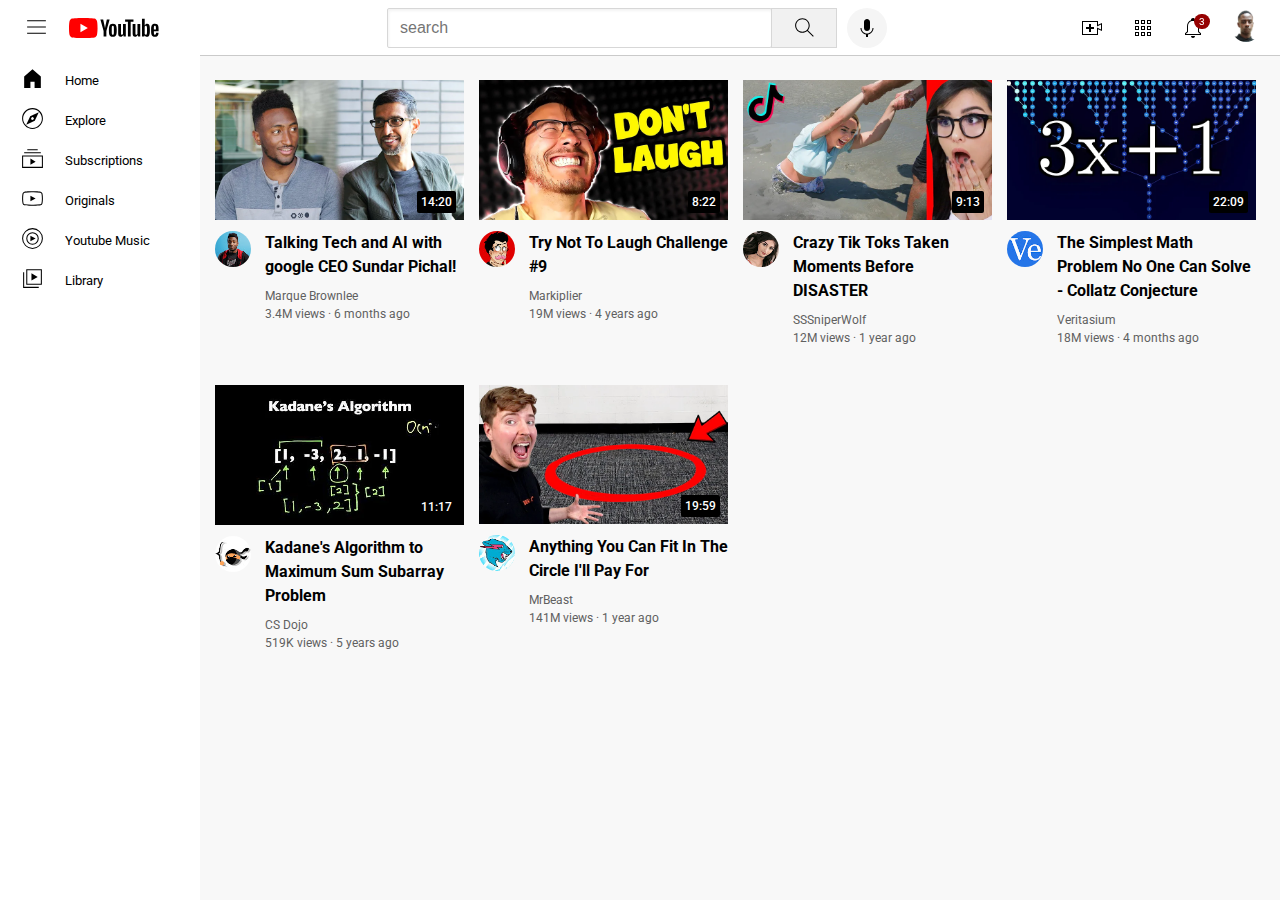
==== youtube.html @ c66d8ca2 "youtube project with HTML and CSS" ====
<!DOCTYPE html>
<html>
  <head>
    <title>YouTube.com clone</title>
    <link rel="preconnect" href="https://fonts.googleapis.com">
    <link rel="preconnect" href="https://fonts.gstatic.com" crossorigin>
    <link href="https://fonts.googleapis.com/css2?family=Roboto:wght@400;500;700&display=swap" rel="stylesheet">
    <link rel="stylesheet" href="styles/header.css">
    <link rel="stylesheet" href="styles/video.css">
    <link rel="stylesheet" href="styles/general.css">
    <link rel="stylesheet" href="styles/sidebar.css">
  </head>
  <body>
    <!-- Header -->
    <header class="header">
      <div class="left-section">
        <img class="hamburger-menu" src="icons/hamburger-menu.svg" alt="">
        <img class="youtube-logo" src="icons/youtube-logo.svg" alt="">
      </div>
      <div class="middle-section">
        <input type="text" name="" class="search-bar" placeholder="search">
        <button class="search-button">
          <img class="search-icon" src="icons/search.svg" alt="">
          <div class="tooltip">Search</div>
        </button>
        <!-- Put position absolute inside position relative-->
        <button class="voice-search-button">
          <img class="voice-search-icon" src="icons/voice-search-icon.svg" alt="">
          <div class="tooltip">Search with your voice</div>
        </button>
      </div>
      <div class="right-section">
        <div class="upload-icon-container">
          <img class="upload-icon" src="icons/upload.svg" alt="">
          <div class="tooltip">Create</div>
        </div>
        <div class="youtube-app-container">
          <img class="youtube-app-icon" src="icons/youtube-apps.svg" alt="">
          <div class="tooltip">Youtube Apps</div>
        </div>        
        <div class="notifications-icon-container">
          <img class="notification-icon" src="icons/notifications.svg" alt="">
          <div class="notifications-count">3</div>
          <div class="tooltip">Notifications</div>
        </div>
        <div class="current-user-container">
          <img class="current-user-picture" src="thumbnails/eliud.png" alt="">
        </div>        
      </div>    
    </header> 
    <!-- Sidebar -->
    <nav class="sidebar">
      <div class="sidebar-link">
        <img src="icons/home.svg" alt="">
        <div>Home</div>
      </div>
      <div class="sidebar-link">
        <img src="icons/explore.svg" alt="">
        <div>Explore</div>
      </div>
      <div class="sidebar-link">
        <img src="icons/subscriptions.svg" alt="">
        <div>Subscriptions</div>

      </div>
      <div class="sidebar-link">
        <img src="icons/originals.svg" alt="">
        <div>Originals</div>

      </div>
      <div class="sidebar-link">
        <img src="icons/youtube-music.svg" alt="">
        <div>Youtube Music</div>

      </div>
      <div class="sidebar-link">
        <img src="icons/library.svg" alt="">
        <div>Library</div>
      </div>
    </nav>
    <!-- Video Grids -->
    <main>
      <section class="video-grid">
        <div class="video-preview">
          <div class="thumbnail-row">
            <a href="https://www.youtube.com/watch?v=n2RNcPRtAiY">
            <img class="thumbnail" src="thumbnails/thumbnail-1.webp" alt="">
            </a>
            <div class="video-time">14:20</div>
          </div>
          <div class="video-info-grid">
            <div class="channel-picture">
              <a href="https://www.youtube.com/c/mkbhd">
                <img class="profile-picture" src="channel-pictures/channel-1.jpeg" alt="">
              </a> 
              <div class="tooltip">
                <div class="channel-profile">
                  <img class="profile-picture-tooltip" src="channel-pictures/channel-1.jpeg" alt="">
                </div>             
                <div class="video-tooltip-details">
                  <div class="video-tooltip-author">
                    <p>Marques Brownlee</p>
                  </div>
                  <div class="subscribers">
                    <p class="channel-subscribers">15M subscribers</p>
                  </div>
                </div>
              </div>                      
            </div>
            <div class="video-info">
              <p class="video-title">
                <a href="https://www.youtube.com/watch?v=n2RNcPRtAiY">Talking Tech and AI with google CEO Sundar Pichal!</a></p>   
              <p class="video-author">
                <a href="https://www.youtube.com/c/mkbhd">Marque Brownlee</a></p>
              <p class="video-stats">3.4M views &#183 6 months ago</p>
            </div>      
           </div>
        </div>    
        <div class="video-preview">
          <div class="thumbnail-row">
            <a href="https://www.youtube.com/watch?v=mP0RAo9SKZk">
              <img class="thumbnail" src="thumbnails/thumbnail-2.webp" alt="">
            </a>          
            <div class="video-time">8:22</div>
          </div>
          <div class="video-info-grid">
            <div class="channel-picture">
              <a href="https://www.youtube.com/watch?v=mP0RAo9SKZk">
               <img class="profile-picture" src="channel-pictures/channel-2.jpeg" alt="">
              </a>
              <div class="tooltip">
                <div class="channel-profile">
                  <img class="profile-picture-tooltip" src="channel-pictures/channel-2.jpeg" alt="">
                </div>             
                <div class="video-tooltip-details">
                  <div class="video-tooltip-author">
                    <p>Markiplier</p>
                  </div>
                  <div class="subscribers">
                    <p class="channel-subscribers">35.5M subscribers</p>
                  </div>
                </div>
              </div> 
            </div>
            <div class="video-info">
              <p class="video-title"><a href="https://www.youtube.com/watch?v=mP0RAo9SKZk">Try Not To Laugh Challenge #9</a></p>   
              <p class="video-author">
                <a href="https://www.youtube.com/c/markiplier">Markiplier</a>
              </p>
              <p class="video-stats">19M views &#183 4 years ago</p>
            </div>  
          </div>
        </div>
        <div class="video-preview">
          <div class="thumbnail-row">
            <a href="https://www.youtube.com/watch?v=FgjPQQeTh1w">
              <img class="thumbnail" src="thumbnails/thumbnail-3.webp" alt="">
            </a>          
            <div class="video-time">9:13</div>
          </div>
          <div class="video-info-grid">
            <div class="channel-picture">
              <a href="https://www.youtube.com/user/SSSniperWolf">
                <img class="profile-picture" src="channel-pictures/channel-3.jpeg" alt="">
              </a> 
              <div class="tooltip">
                <div class="channel-profile">
                  <img class="profile-picture-tooltip" src="channel-pictures/channel-3.jpeg" alt="">
                </div>             
                <div class="video-tooltip-details">
                  <div class="video-tooltip-author">
                    <p>SSSniperWolf</p>
                  </div>
                  <div class="subscribers">
                    <p class="channel-subscribers">34.1M subscribers</p>
                  </div>
                </div>
              </div>            
            </div>
            <div class="video-info">
              <p class="video-title">
                <a href="https://www.youtube.com/watch?v=FgjPQQeTh1w">Crazy Tik Toks Taken Moments Before DISASTER</a>
              </p>   
              <p class="video-author">
                <a href="https://www.youtube.com/user/SSSniperWolf">SSSniperWolf</a>
              </p>
              <p class="video-stats">12M views &#183 1 year ago</p>
            </div>      
           </div>
        </div>    
        <div class="video-preview">
          <div class="thumbnail-row">
            <a href="https://www.youtube.com/watch?v=094y1Z2wpJg">
              <img class="thumbnail" src="thumbnails/thumbnail-4.webp" alt="">
            </a>          
            <div class="video-time">22:09</div>
          </div>
          <div class="video-info-grid">
            <div class="channel-picture">
              <a href="https://www.youtube.com/@veritasium">
                <img class="profile-picture" src="channel-pictures/channel-4.jpeg" alt="">
              </a>   
              <div class="tooltip">
                <div class="channel-profile">
                  <img class="profile-picture-tooltip" src="channel-pictures/channel-4.jpeg" alt="">
                </div>             
                <div class="video-tooltip-details">
                  <div class="video-tooltip-author">
                    <p>Veritasium</p>
                  </div>
                  <div class="subscribers">
                    <p class="channel-subscribers">14.1M subscribers</p>
                  </div>
                </div>
              </div>         
            </div>
            <div class="video-info">
              <p class="video-title">
                <a href="https://www.youtube.com/watch?v=094y1Z2wpJg">The Simplest Math Problem No One Can Solve - Collatz Conjecture</a>
              </p>   
              <p class="video-author">
                <a href="https://www.youtube.com/@veritasium">Veritasium</a>
              </p>
              <p class="video-stats">18M views &#183 4 months ago</p>
            </div>  
          </div>
        </div>
        <div class="video-preview">
          <div class="thumbnail-row">
            <a href="https://www.youtube.com/watch?v=86CQq3pKSUw">
              <img class="thumbnail" src="thumbnails/thumbnail-5.webp" alt="">
            </a>          
            <div class="video-time">11:17</div>
          </div>
          <div class="video-info-grid">
            <div class="channel-picture">
              <a href="https://www.youtube.com/c/CSDojo">
                <img class="profile-picture" src="channel-pictures/channel-5.jpeg" alt="">
              </a>
              <div class="tooltip">
                <div class="channel-profile">
                  <img class="profile-picture-tooltip" src="channel-pictures/channel-5.jpeg" alt="">
                </div>             
                <div class="video-tooltip-details">
                  <div class="video-tooltip-author">
                    <p>CS Dojo</p>
                  </div>
                  <div class="subscribers">
                    <p class="channel-subscribers">1.91M subscribers</p>
                  </div>
                </div>
              </div> 
             </div>
            <div class="video-info">
              <p class="video-title">
                <a href="https://www.youtube.com/watch?v=86CQq3pKSUw">
                  Kadane&#39;s Algorithm to Maximum Sum Subarray Problem
                </a>
              </p>   
              <p class="video-author">
                <a href="https://www.youtube.com/c/CSDojo">CS Dojo</a>
              </p>
              <p class="video-stats">519K views &#183 5 years ago</p>
            </div>      
           </div>
        </div>    
        <div class="video-preview">
          <div class="thumbnail-row">
            <a href="https://www.youtube.com/watch?v=yXWw0_UfSFg">
              <img class="thumbnail" src="thumbnails/thumbnail-6.webp" alt="">
            </a>
            <div class="video-time">19:59</div>
          </div>
          <div class="video-info-grid">
            <div class="channel-picture">
              <a href="https://www.youtube.com/channel/UCX6OQ3DkcsbYNE6H8uQQuVA">
                <img class="profile-picture" src="channel-pictures/channel-6.jpeg" alt="">
              </a>      
              <div class="tooltip">
                <div class="channel-profile">
                  <img class="profile-picture-tooltip" src="channel-pictures/channel-6.jpeg" alt="">
                </div>             
                <div class="video-tooltip-details">
                  <div class="video-tooltip-author">
                    <p>MrBeast</p>
                  </div>
                  <div class="subscribers">
                    <p class="channel-subscribers">181M subscribers</p>
                  </div>
                </div>
              </div>       
            </div>
            <div class="video-info">
              <p class="video-title">
                <a href="https://www.youtube.com/watch?v=yXWw0_UfSFg">Anything You Can Fit In The Circle I&#39;ll Pay For</a>
              </p>   
              <p class="video-author">
                <a href="https://www.youtube.com/channel/UCX6OQ3DkcsbYNE6H8uQQuVA">MrBeast</a>
              </p>
              <p class="video-stats">141M views &#183 1 year ago</p>
            </div>  
          </div>
        </div>
      </section>
    </main>
    
    
  </body>
</html>
---- styles/header.css ----
.header{
  height: 55px;
  display: flex;
  flex-direction: row;
  justify-content: space-between;
  position: fixed;
  top: 0;
  left: 0;
  right: 0;
  background-color: white;
  border-bottom-width: 1px;
  border-bottom-style: solid;
  border-bottom-color: rgb(202, 202, 202);
  z-index: 100;
}
.left-section{
  display: flex;
  align-items: center;
}
.middle-section{
  flex: 1;
  display: flex;
  align-items: center;
  margin-left: 70px;
  margin-right: 35px;
  max-width: 500px;
}
.right-section{
  margin-right: 20px;
  width: 180px;
  display: flex;
  align-items: center;
  justify-content: space-between;
  flex-shrink: 0;
}
.hamburger-menu{
  height: 25px;
  margin-left: 24px;
  cursor: pointer;
  margin-right: 20px;
}
.youtube-logo{
  height: 20px;
  cursor: pointer;
}
.voice-search-button{
  width: 40px;
  height: 40px;
  border-radius: 20px;
  border: none;
  background-color: rgb(245, 245, 245);
}
.search-bar{
  flex: 1;
  height: 36px;
  font-size: 16px;
  width: 0;
  border: 1px solid rgb(215, 215, 215);  
  border-radius: 2px;
  box-shadow: inset 1px 2px 3px rgba(0,0,0,0.05);
}
.search-bar::placeholder{
  font-size: 16px;
  padding-left: 10px;
}
.search-button{
  width: 66px;
  height: 40px;
  background-color: rgb(241, 241, 241);
  border: 1px solid rgb(215, 215, 215);
  margin-left: -1px;
  margin-right: 10px;
}
.search-button .tooltip, .voice-search-button .tooltip, .upload-icon-container .tooltip, .youtube-app-container .tooltip, .notifications-icon-container .tooltip{
  position: absolute;
  background-color: gray;
  color: white;
  padding: 4px 8px;
  border-radius: 2px;
  font-size: 12px;
  bottom: -30px;
  opacity: 0;
  transition: opacity 0.15s;
  pointer-events: none;
  white-space: nowrap;
}
.search-button:hover .tooltip ,.voice-search-button:hover .tooltip, .upload-icon-container:hover .tooltip, .youtube-app-container:hover .tooltip, .notifications-icon-container:hover .tooltip{
  opacity: 1;
}
.search-button, .voice-search-button, .upload-icon-container, .youtube-app-container, .notifications-icon-container{
  position: relative;
  display: flex;
  justify-content: center;
  align-items: center;
}

.search-icon{
  cursor: pointer;
  height: 25px;
}
.voice-search-icon{
  height: 24px;
  cursor: pointer;
}
.upload-icon{
  height: 24px;
  cursor: pointer;  
}
.youtube-app-icon{
  cursor: pointer;
  height: 24px;
}
.notification-icon{
  cursor: pointer;
  height: 24px;
}
.notifications-icon-container{
  position: relative;
}
.notifications-count{
  position: absolute;
  background-color: rgb(150, 1, 1);
  color: white;
  top: -2px;
  right: -5px;
  font-size: 10px;
  padding: 2px 5px;
  border-radius: 10px;

}
.current-user-picture{
  height: 32px;
  cursor: pointer;
  border-radius: 16px;
}
---- styles/video.css ----
.thumbnail{
  width: 100%;
}
.video-title{
  margin-top: 0;
  font-size: 14px;
  font-weight: bold;
  line-height: 20px;
  margin-bottom: 10px;
}    
.video-title a{
  color: black;
  text-decoration: none;
}
.video-info-grid{
  display: grid;
  grid-template-columns: 50px 1fr;
}   
.profile-picture{
  width: 36px;
  border-radius: 50px;
}
.thumbnail-row{
  margin-bottom: 8px;
  position: relative;
}
.video-author, .video-stats{
  font-size: 12px;
  color: rgb(96, 96, 96) ;
}
.video-author{
  margin-bottom: 4px;
}
.video-author a{
  text-decoration: none;
  color: rgb(96, 96, 96) ;
}
.video-grid{
  display: grid;
  grid-template-columns: 1fr 1fr 1fr;
  column-gap: 15px;
  row-gap: 40px;
  
}
@media (max-width: 750px){
  .video-grid{
    grid-template-columns: 1fr 1fr;
  }
}
@media (min-width: 751px) and (max-width: 999px){
  .video-grid{
    grid-template-columns: 1fr 1fr 1fr;
  }
}
@media (min-width: 1000px){
  .video-grid{
    grid-template-columns: 1fr 1fr 1fr 1fr;
  }
  body{
    font-size: 14px;
  }
  .video-title{
    font-size: 16px;
    line-height: 24px;
  }
 
}

.video-time{
  font-size: 12px;
  font-weight: 500;
  padding: 4px;
  background-color: black;
  color: white;
  position: absolute;
  bottom: 10px;
  right: 8px;
  border-radius: 2px;
}
.channel-picture{
  position: relative;
  height: 40px;
}
.channel-picture .tooltip{
  position: absolute;
  background-color: white;
  display: flex;
  padding: 10px 6px;
  border-radius: 5px;
  width: 200px;  
  height: 50px;
  top: 45px;
  box-shadow: 0 0 10px rgba(0,0,0,0.15);
  opacity: 0;
  pointer-events: none;
  transition: opacity 0.15s;
  z-index: 100;
}
.channel-picture:hover .tooltip{
  opacity: 1;
}

.channel-profile{
  height: 40px;
  width: 50px;
}
.profile-picture-tooltip{
  width: 100%;
  border-radius: 40px;
}
.video-tooltip-author{
  font-family: Arial, Helvetica, sans-serif;
  font-weight: bold;
  font-size: 15px;
  margin-bottom: 5px;
}
.channel-subscribers{
  color: rgb(96, 96, 96);
  font-size: 14px;
}
.video-tooltip-details{
  margin-left: 5px;
  display: flex;
  flex-direction: column;
  justify-content: center;
}
---- styles/general.css ----
p{
  
  margin-top: 0;
  margin-bottom: 0;
}
body{
  margin: 0;
  padding-top: 80px;
  padding-left: 96px;
  padding-right: 24px;
  background-color: rgb(248, 248, 248);
  font-family: Roboto, Arial;
  transition: padding-left 0.15s;
}
@media(min-width:1200.1px){
  body{
    padding-left: 215px;
  }
}
---- styles/sidebar.css ----
@media(max-width:1200px){
  .sidebar{
    position: fixed;
    left: 0;
    bottom: 0;
    top: 55px;
    background-color: white;
    width: 72px;
    z-index: 200;
    padding-top: 5px;
  }
  .sidebar-link{
    height: 74px;
    display: flex;
    justify-content: center;
    align-items: center;
    flex-direction: column;
    cursor: pointer;
  }
  .sidebar-link:hover{
    background-color: rgb(231, 230, 230);
  }
  .sidebar-link img{
    height: 25px;
    margin-bottom: 4px;
  
  }
  .sidebar-link div{
    font-size: 10px;
  }
}
@media(min-width:1200.1px){
  
  .sidebar{
    position: fixed;
    left: 0;
    bottom: 0;
    top: 55px;
    background-color: white;
    width: 200px;
    z-index: 200;
    padding-top: 5px;
  }
  .sidebar-link{
    height: 40px;
    display: flex;
    justify-content: start;
    align-items: center;
    cursor: pointer;
  }
  .sidebar-link:hover{
    background-color: rgb(231, 230, 230);
  }
  .sidebar-link img{
    height: 25px;
    margin-bottom: 4px;
    margin-left: 20px;
    margin-right: 20px;
  
  }
  .sidebar-link div{
    font-size: 13px;
  }
}
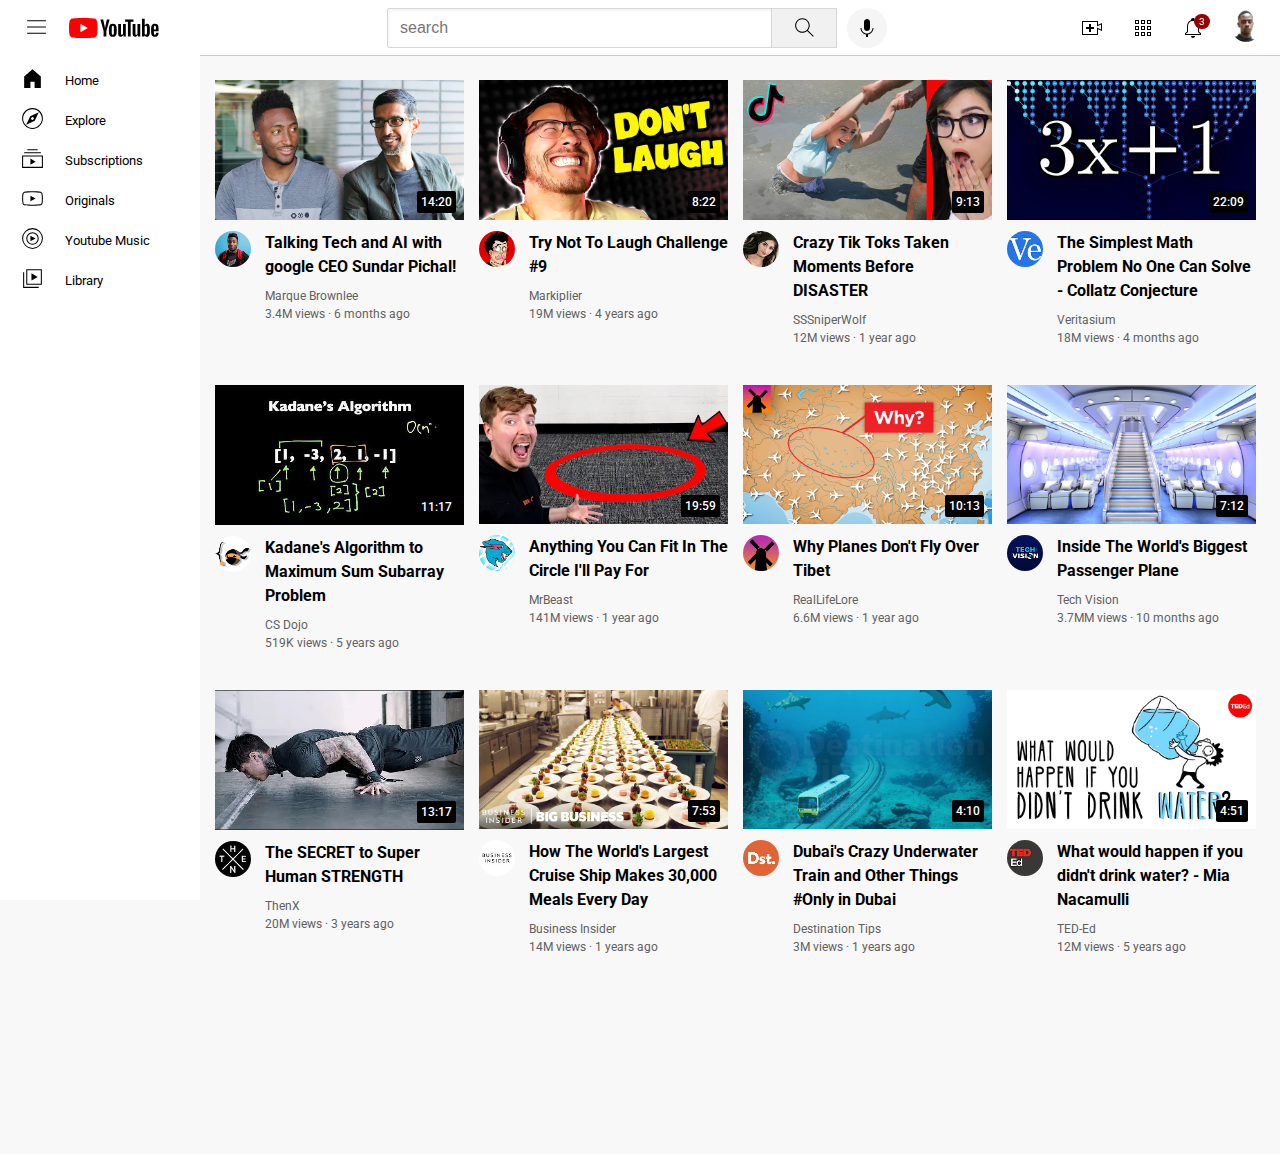
==== commit 0cc3c436: "updated youtube  video links" ====
--- a/youtube.html
+++ b/youtube.html
@@ -301,9 +301,231 @@
             </div>  
           </div>
         </div>
+        <div class="video-preview">
+          <div class="thumbnail-row">
+            <a href="https://www.youtube.com/watch?v=fNVa1qMbF9Y">
+              <img class="thumbnail" src="thumbnails/thumbnail-7.webp" alt="">
+            </a>
+            <div class="video-time">10:13</div>
+          </div>
+          <div class="video-info-grid">
+            <div class="channel-picture">
+              <a href="https://www.youtube.com/channel/UCP5tjEmvPItGyLhmjdwP7Ww">
+                <img class="profile-picture" src="channel-pictures/channel-7.jpeg" alt="">
+              </a>      
+              <div class="tooltip">
+                <div class="channel-profile">
+                  <img class="profile-picture-tooltip" src="channel-pictures/channel-7.jpeg" alt="">
+                </div>             
+                <div class="video-tooltip-details">
+                  <div class="video-tooltip-author">
+                    <p>RealLifeLore</p>
+                  </div>
+                  <div class="subscribers">
+                    <p class="channel-subscribers">181M subscribers</p>
+                  </div>
+                </div>
+              </div>       
+            </div>
+            <div class="video-info">
+              <p class="video-title">
+                <a href="https://www.youtube.com/watch?v=fNVa1qMbF9Y">Why Planes Don&#39;t Fly Over Tibet</a>
+              </p>   
+              <p class="video-author">
+                <a href="https://www.youtube.com/channel/UCP5tjEmvPItGyLhmjdwP7Ww">RealLifeLore</a>
+              </p>
+              <p class="video-stats">6.6M views &#183 1 year ago</p>
+            </div>  
+          </div>
+        </div>
+        <div class="video-preview">
+          <div class="thumbnail-row">
+            <a href="https://www.youtube.com/watch?v=lFm4EM1juls">
+              <img class="thumbnail" src="thumbnails/thumbnail-8.webp" alt="">
+            </a>
+            <div class="video-time">7:12</div>
+          </div>
+          <div class="video-info-grid">
+            <div class="channel-picture">
+              <a href="https://www.youtube.com/channel/UCHAK6CyegY22Zj2GWrcaIxg">
+                <img class="profile-picture" src="channel-pictures/channel-8.jpeg" alt="">
+              </a>      
+              <div class="tooltip">
+                <div class="channel-profile">
+                  <img class="profile-picture-tooltip" src="channel-pictures/channel-8.jpeg" alt="">
+                </div>             
+                <div class="video-tooltip-details">
+                  <div class="video-tooltip-author">
+                    <p>Tech Vision</p>
+                  </div>
+                  <div class="subscribers">
+                    <p class="channel-subscribers">181M subscribers</p>
+                  </div>
+                </div>
+              </div>       
+            </div>
+            <div class="video-info">
+              <p class="video-title">
+                <a href="https://www.youtube.com/watch?v=lFm4EM1juls">Inside The World's Biggest Passenger Plane</a>
+              </p>   
+              <p class="video-author">
+                <a href="https://www.youtube.com/channel/UCHAK6CyegY22Zj2GWrcaIxg">Tech Vision</a>
+              </p>
+              <p class="video-stats">3.7MM views &#183 10 months ago</p>
+            </div>  
+          </div>
+        </div>
+        <div class="video-preview">
+          <div class="thumbnail-row">
+            <a href="https://www.youtube.com/watch?v=ixmxOlcrlUc">
+              <img class="thumbnail" src="thumbnails/thumbnail-9.webp" alt="">
+            </a>
+            <div class="video-time">13:17</div>
+          </div>
+          <div class="video-info-grid">
+            <div class="channel-picture">
+              <a href="https://www.youtube.com/c/OFFICIALTHENXSTUDIOS">
+                <img class="profile-picture" src="channel-pictures/channel-9.jpeg" alt="">
+              </a>      
+              <div class="tooltip">
+                <div class="channel-profile">
+                  <img class="profile-picture-tooltip" src="channel-pictures/channel-9.jpeg" alt="">
+                </div>             
+                <div class="video-tooltip-details">
+                  <div class="video-tooltip-author">
+                    <p>ThenX</p>
+                  </div>
+                  <div class="subscribers">
+                    <p class="channel-subscribers">181M subscribers</p>
+                  </div>
+                </div>
+              </div>       
+            </div>
+            <div class="video-info">
+              <p class="video-title">
+                <a href="https://www.youtube.com/watch?v=ixmxOlcrlUc">The SECRET to Super Human STRENGTH</a>
+              </p>   
+              <p class="video-author">
+                <a href="https://www.youtube.com/c/OFFICIALTHENXSTUDIOS">ThenX</a>
+              </p>
+              <p class="video-stats">20M views &#183 3 years ago</p>
+            </div>  
+          </div>
+        </div>
+        <div class="video-preview">
+          <div class="thumbnail-row">
+            <a href="https://www.youtube.com/watch?v=R2vXbFp5C9o">
+              <img class="thumbnail" src="thumbnails/thumbnail-10.webp" alt="">
+            </a>
+            <div class="video-time">7:53</div>
+          </div>
+          <div class="video-info-grid">
+            <div class="channel-picture">
+              <a href="https://www.youtube.com/@InsiderBusiness">
+                <img class="profile-picture" src="channel-pictures/channel-10.jpeg" alt="">
+              </a>      
+              <div class="tooltip">
+                <div class="channel-profile">
+                  <img class="profile-picture-tooltip" src="channel-pictures/channel-10.jpeg" alt="">
+                </div>             
+                <div class="video-tooltip-details">
+                  <div class="video-tooltip-author">
+                    <p>Business Insider</p>
+                  </div>
+                  <div class="subscribers">
+                    <p class="channel-subscribers">181M subscribers</p>
+                  </div>
+                </div>
+              </div>       
+            </div>
+            <div class="video-info">
+              <p class="video-title">
+                <a href="https://www.youtube.com/watch?v=R2vXbFp5C9o">How The World's Largest Cruise Ship Makes 30,000 Meals Every Day</a>
+              </p>   
+              <p class="video-author">
+                <a href="https://www.youtube.com/@InsiderBusiness">Business Insider</a>
+              </p>
+              <p class="video-stats">14M views &#183 1 years ago</p>
+            </div>  
+          </div>
+        </div>
+        <div class="video-preview">
+          <div class="thumbnail-row">
+            <a href="https://www.youtube.com/watch?v=0nZuYyXET3s">
+              <img class="thumbnail" src="thumbnails/thumbnail-11.webp" alt="">
+            </a>
+            <div class="video-time">4:10</div>
+          </div>
+          <div class="video-info-grid">
+            <div class="channel-picture">
+              <a href="https://www.youtube.com/@Destinationtips">
+                <img class="profile-picture" src="channel-pictures/channel-11.jpeg" alt="">
+              </a>      
+              <div class="tooltip">
+                <div class="channel-profile">
+                  <img class="profile-picture-tooltip" src="channel-pictures/channel-11.jpeg" alt="">
+                </div>             
+                <div class="video-tooltip-details">
+                  <div class="video-tooltip-author">
+                    <p>Destination Tips</p>
+                  </div>
+                  <div class="subscribers">
+                    <p class="channel-subscribers">181M subscribers</p>
+                  </div>
+                </div>
+              </div>       
+            </div>
+            <div class="video-info">
+              <p class="video-title">
+                <a href="https://www.youtube.com/watch?v=0nZuYyXET3s">
+                  Dubai's Crazy Underwater Train and Other Things #Only in Dubai</a>
+              </p>   
+              <p class="video-author">
+                <a href="https://www.youtube.com/@Destinationtips">Destination Tips</a>
+              </p>
+              <p class="video-stats">3M views &#183; 1 years ago</p>
+            </div>  
+          </div>
+        </div>
+        <div class="video-preview">
+          <div class="thumbnail-row">
+            <a href="https://www.youtube.com/watch?v=9iMGFqMmUFs">
+              <img class="thumbnail" src="thumbnails/thumbnail-12.webp" alt="">
+            </a>
+            <div class="video-time">4:51</div>
+          </div>
+          <div class="video-info-grid">
+            <div class="channel-picture">
+              <a href="https://www.youtube.com/@TEDEd">
+                <img class="profile-picture" src="channel-pictures/channel-12.jpeg" alt="">
+              </a>      
+              <div class="tooltip">
+                <div class="channel-profile">
+                  <img class="profile-picture-tooltip" src="channel-pictures/channel-12.jpeg" alt="">
+                </div>             
+                <div class="video-tooltip-details">
+                  <div class="video-tooltip-author">
+                    <p>TED-Ed</p>
+                  </div>
+                  <div class="subscribers">
+                    <p class="channel-subscribers">181M subscribers</p>
+                  </div>
+                </div>
+              </div>       
+            </div>
+            <div class="video-info">
+              <p class="video-title">
+                <a href="https://www.youtube.com/watch?v=9iMGFqMmUFs">
+                  What would happen if you didn&#39;t drink water? - Mia Nacamulli</a>
+              </p>   
+              <p class="video-author">
+                <a href="https://www.youtube.com/@TEDEd">TED-Ed</a>
+              </p>
+              <p class="video-stats">12M views &#183; 5 years ago</p>
+            </div>  
+          </div>
+        </div>
       </section>
     </main>
-    
-    
   </body>
 </html>--- a/styles/header.css
+++ b/styles/header.css
@@ -93,7 +93,6 @@
   justify-content: center;
   align-items: center;
 }
-
 .search-icon{
   cursor: pointer;
   height: 25px;
@@ -126,7 +125,6 @@
   font-size: 10px;
   padding: 2px 5px;
   border-radius: 10px;
-
 }
 .current-user-picture{
   height: 32px;
--- a/styles/video.css
+++ b/styles/video.css
@@ -39,8 +39,7 @@
   display: grid;
   grid-template-columns: 1fr 1fr 1fr;
   column-gap: 15px;
-  row-gap: 40px;
-  
+  row-gap: 40px;  
 }
 @media (max-width: 750px){
   .video-grid{
@@ -62,10 +61,8 @@
   .video-title{
     font-size: 16px;
     line-height: 24px;
-  }
- 
+  } 
 }
-
 .video-time{
   font-size: 12px;
   font-weight: 500;
@@ -99,7 +96,6 @@
 .channel-picture:hover .tooltip{
   opacity: 1;
 }
-
 .channel-profile{
   height: 40px;
   width: 50px;
--- a/styles/general.css
+++ b/styles/general.css
@@ -1,5 +1,4 @@
 p{
-  
   margin-top: 0;
   margin-bottom: 0;
 }
@@ -11,9 +10,11 @@
   background-color: rgb(248, 248, 248);
   font-family: Roboto, Arial;
   transition: padding-left 0.15s;
+  padding-bottom: 200px;
 }
 @media(min-width:1200.1px){
   body{
     padding-left: 215px;
+    padding-bottom: 200px;
   }
 }--- a/styles/sidebar.css
+++ b/styles/sidebar.css
@@ -22,8 +22,7 @@
   }
   .sidebar-link img{
     height: 25px;
-    margin-bottom: 4px;
-  
+    margin-bottom: 4px;  
   }
   .sidebar-link div{
     font-size: 10px;
@@ -55,8 +54,7 @@
     height: 25px;
     margin-bottom: 4px;
     margin-left: 20px;
-    margin-right: 20px;
-  
+    margin-right: 20px;  
   }
   .sidebar-link div{
     font-size: 13px;
